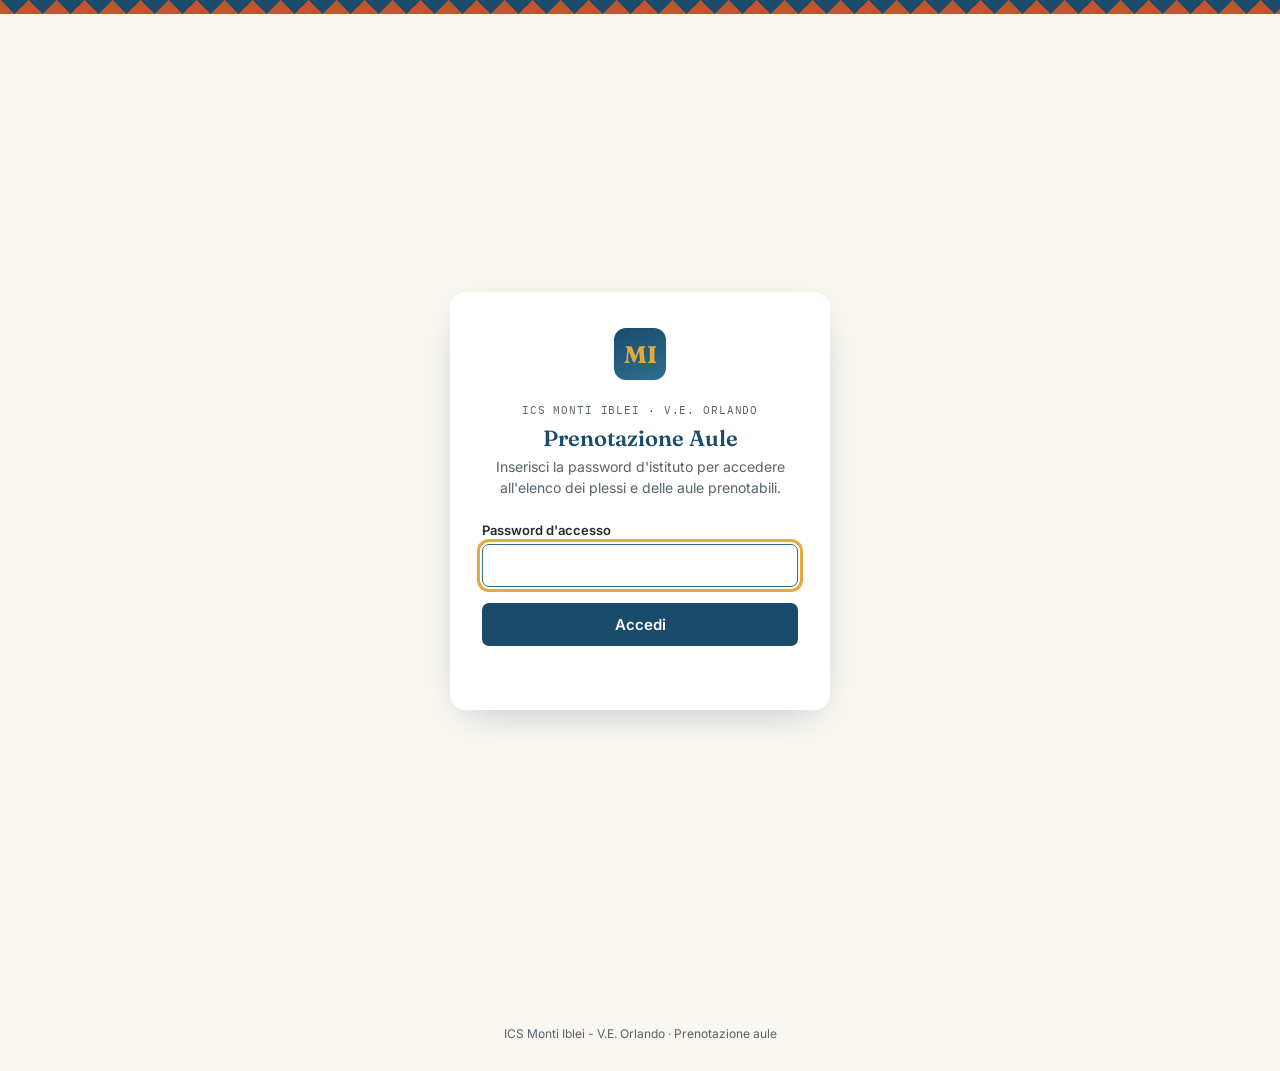
==== index.html @ 769234ef "Add files via upload" ====
<!DOCTYPE html>
<html lang="it">
<head>
<meta charset="UTF-8">
<meta name="viewport" content="width=device-width, initial-scale=1.0">
<title>Prenotazione Aule — ICS Monti Iblei - V.E. Orlando</title>
<link rel="preconnect" href="https://fonts.googleapis.com">
<link href="https://fonts.googleapis.com/css2?family=Fraunces:wght@500;600;700&family=Inter:wght@400;500;600;700&family=IBM+Plex+Mono:wght@400;500&display=swap" rel="stylesheet">
<link rel="stylesheet" href="style.css">
</head>
<body>

<div class="tile-band" aria-hidden="true"></div>

<header class="app-header hidden" id="app-header">
  <div class="brand">
    <div class="brand-mark">MI</div>
    <div class="brand-text">
      <span class="eyebrow">ICS Monti Iblei · V.E. Orlando</span>
      <h1>Prenotazione Aule</h1>
    </div>
  </div>
  <div class="header-actions">
    <button class="btn-logout" id="btn-logout" type="button">Esci</button>
  </div>
</header>

<main>

  <!-- ============================================================ -->
  <!-- VISTA: LOGIN                                                   -->
  <!-- ============================================================ -->
  <section class="view" id="view-login">
    <div class="login-card">
      <div class="brand-mark">MI</div>
      <span class="eyebrow">ICS Monti Iblei · V.E. Orlando</span>
      <h2>Prenotazione Aule</h2>
      <p class="sub">Inserisci la password d'istituto per accedere all'elenco dei plessi e delle aule prenotabili.</p>
      <form id="login-form" novalidate>
        <div class="field">
          <label for="login-password">Password d'accesso</label>
          <input type="password" id="login-password" name="password" autocomplete="current-password" required autofocus>
        </div>
        <button type="submit" class="btn-primary">Accedi</button>
        <div class="login-error" id="login-error" role="alert"></div>
      </form>
    </div>
  </section>

  <!-- ============================================================ -->
  <!-- VISTA: ELENCO PLESSI                                           -->
  <!-- ============================================================ -->
  <section class="view" id="view-plessi">
    <div class="view-heading">
      <h2>Seleziona un plesso</h2>
      <p>Scegli il plesso per vedere le aule prenotabili e la loro disponibilità.</p>
    </div>
    <div class="card-grid" id="plessi-grid"></div>
  </section>

  <!-- ============================================================ -->
  <!-- VISTA: ELENCO AULE                                             -->
  <!-- ============================================================ -->
  <section class="view" id="view-aule">
    <nav class="crumbs" aria-label="percorso">
      <button type="button" data-nav="plessi">Plessi</button>
      <span class="sep">/</span>
      <span class="current" id="aule-plesso-crumb"></span>
    </nav>
    <div class="view-heading">
      <h2 id="aule-plesso-nome"></h2>
      <p>Scegli l'aula da prenotare. Se disponibile, potrai vedere in anteprima il calendario con gli impegni già fissati.</p>
    </div>
    <div class="card-grid" id="aule-grid"></div>
  </section>

  <!-- ============================================================ -->
  <!-- VISTA: PRENOTAZIONE AULA                                       -->
  <!-- ============================================================ -->
  <section class="view" id="view-prenota">
    <nav class="crumbs" aria-label="percorso">
      <button type="button" data-nav="plessi">Plessi</button>
      <span class="sep">/</span>
      <button type="button" data-nav="aule" id="prenota-plesso-crumb"></button>
      <span class="sep">/</span>
      <span class="current" id="prenota-aula-crumb"></span>
    </nav>

    <div class="view-heading">
      <h2 id="prenota-aula-nome"></h2>
      <p>Verifica la disponibilità e invia la richiesta di prenotazione all'amministratore digitale.</p>
    </div>

    <div class="booking-layout">

      <!-- Anteprima calendario -->
      <div class="panel">
        <div class="panel-head">
          <h3>Disponibilità</h3>
          <span class="badge hidden" id="prenota-capienza-badge"></span>
        </div>
        <div class="calendar-frame-wrap" id="calendar-frame-wrap"></div>
        <div class="calendar-empty" id="calendar-empty">
          Per questa aula non è ancora stato collegato un calendario Google.
          Puoi comunque inviare la richiesta di prenotazione qui a fianco:
          l'amministratore digitale verificherà la disponibilità.
        </div>
      </div>

      <!-- Modulo di richiesta -->
      <div class="panel">
        <div class="panel-head">
          <h3>Richiedi la prenotazione</h3>
        </div>
        <div class="form-body">

          <div class="notice">
            <svg width="16" height="16" viewBox="0 0 24 24" fill="none" stroke="currentColor" stroke-width="2"><circle cx="12" cy="12" r="10"/><line x1="12" y1="8" x2="12" y2="12"/><line x1="12" y1="16" x2="12.01" y2="16"/></svg>
            <span id="prenota-notice-text"></span>
          </div>

          <form id="booking-form" novalidate>
            <div class="field">
              <label for="bk-nome">Nome e cognome *</label>
              <input type="text" id="bk-nome" required>
            </div>
            <div class="field">
              <label for="bk-classe">Classe / sezione</label>
              <input type="text" id="bk-classe" placeholder="es. 3ª B">
            </div>
            <div class="field">
              <label for="bk-data">Data *</label>
              <input type="date" id="bk-data" required>
            </div>
            <div class="form-row">
              <div class="field">
                <label for="bk-ora-inizio">Ora inizio *</label>
                <input type="time" id="bk-ora-inizio" required value="09:00">
              </div>
              <div class="field">
                <label for="bk-ora-fine">Ora fine *</label>
                <input type="time" id="bk-ora-fine" required value="10:00">
              </div>
            </div>
            <div class="field">
              <label for="bk-motivo">Motivo della prenotazione</label>
              <textarea id="bk-motivo" rows="2" placeholder="es. Attività di laboratorio"></textarea>
            </div>

            <div class="submit-row">
              <button type="submit" class="btn-cta">
                Apri richiesta su Google Calendar
              </button>
              <span class="cta-caption">Si aprirà una nuova scheda: dovrai premere "Salva" per inviare l'invito all'amministratore digitale.</span>
            </div>
            <div class="login-error" id="booking-error" role="alert"></div>
          </form>
        </div>
      </div>

    </div>
  </section>

</main>

<footer class="app-footer">
  ICS Monti Iblei - V.E. Orlando &middot; Prenotazione aule
</footer>

<script src="config.js"></script>
<script src="app.js"></script>
</body>
</html>
---- style.css ----
/* ============================================================
   ICS Monti Iblei - V.E. Orlando — Prenotazione Aule
   Sistema di design: ceramica siciliana (maiolica di Caltagirone)
   applicata a un'interfaccia amministrativa sobria.
   ============================================================ */

:root {
  /* Colore */
  --blue-deep:   #1B4B6B; /* blu maiolica, primario */
  --blue-mid:    #2D6E8E; /* blu secondario, hover */
  --sun-yellow:  #E8A93A; /* giallo maiolica, accento */
  --terracotta:  #C0562F; /* terracotta, accento CTA, uso limitato */
  --cream:       #FAF7F0; /* sfondo caldo */
  --cream-panel: #FFFFFF; /* pannelli/carte */
  --ink:         #1F2A30; /* testo primario */
  --ink-soft:    #55636A; /* testo secondario */
  --line:        #E1D9C6; /* divisori */
  --line-soft:   #EFE9DA;
  --danger:      #B3402A;
  --success:     #2F7A4F;

  /* Tipografia */
  --font-display: "Fraunces", Georgia, serif;
  --font-body: "Inter", -apple-system, BlinkMacSystemFont, "Segoe UI", sans-serif;
  --font-mono: "IBM Plex Mono", "SFMono-Regular", Menlo, monospace;

  /* Layout */
  --radius-lg: 16px;
  --radius-md: 10px;
  --radius-sm: 7px;
  --shadow-card: 0 1px 2px rgba(27,75,107,0.06), 0 8px 24px -12px rgba(27,75,107,0.18);
  --shadow-pop: 0 12px 40px -16px rgba(27,75,107,0.35);
  --maxw: 1080px;
}

@media (prefers-reduced-motion: reduce) {
  * { animation-duration: 0.001ms !important; animation-iteration-count: 1 !important; transition-duration: 0.001ms !important; }
}

* { box-sizing: border-box; }

html, body {
  margin: 0;
  padding: 0;
  background: var(--cream);
  color: var(--ink);
  font-family: var(--font-body);
  min-height: 100vh;
}

body {
  display: flex;
  flex-direction: column;
}

h1, h2, h3 {
  font-family: var(--font-display);
  font-weight: 600;
  color: var(--blue-deep);
  margin: 0;
}

a { color: var(--blue-mid); }

button {
  font-family: var(--font-body);
  cursor: pointer;
}

button:focus-visible,
a:focus-visible,
input:focus-visible,
select:focus-visible,
textarea:focus-visible {
  outline: 3px solid var(--sun-yellow);
  outline-offset: 2px;
}

/* ---------- Motivo maiolica (elemento firma) ---------- */

.tile-band {
  height: 14px;
  width: 100%;
  background-image:
    linear-gradient(135deg, var(--blue-deep) 25%, transparent 25%),
    linear-gradient(225deg, var(--blue-deep) 25%, transparent 25%),
    linear-gradient(45deg, var(--sun-yellow) 25%, transparent 25%),
    linear-gradient(315deg, var(--sun-yellow) 25%, transparent 25%);
  background-position: 14px 0, 14px 0, 0 0, 0 0;
  background-size: 28px 28px;
  background-repeat: repeat-x;
  background-color: var(--terracotta);
  flex-shrink: 0;
}

/* ---------- Header applicativo ---------- */

.app-header {
  display: flex;
  align-items: center;
  justify-content: space-between;
  gap: 16px;
  padding: 18px clamp(16px, 4vw, 40px);
  border-bottom: 1px solid var(--line);
  background: var(--cream-panel);
}

.app-header .brand {
  display: flex;
  align-items: center;
  gap: 12px;
}

.brand-mark {
  width: 38px;
  height: 38px;
  border-radius: 9px;
  background: linear-gradient(160deg, var(--blue-deep), var(--blue-mid));
  display: flex;
  align-items: center;
  justify-content: center;
  color: var(--sun-yellow);
  font-family: var(--font-display);
  font-weight: 700;
  font-size: 18px;
  flex-shrink: 0;
}

.brand-text .eyebrow {
  font-family: var(--font-mono);
  font-size: 11px;
  letter-spacing: 0.08em;
  text-transform: uppercase;
  color: var(--ink-soft);
  display: block;
}

.brand-text h1 {
  font-size: 19px;
  line-height: 1.2;
}

.header-actions {
  display: flex;
  align-items: center;
  gap: 10px;
}

.btn-logout {
  background: transparent;
  border: 1px solid var(--line);
  color: var(--ink-soft);
  padding: 8px 14px;
  border-radius: var(--radius-sm);
  font-size: 13px;
  transition: border-color .15s ease, color .15s ease;
}
.btn-logout:hover { border-color: var(--blue-mid); color: var(--blue-deep); }

/* ---------- Contenitore principale ---------- */

main {
  flex: 1;
  width: 100%;
  max-width: var(--maxw);
  margin: 0 auto;
  padding: clamp(20px, 4vw, 44px) clamp(16px, 4vw, 40px) 64px;
}

.view { display: none; }
.view.active { display: block; animation: rise .35s ease both; }

@keyframes rise {
  from { opacity: 0; transform: translateY(8px); }
  to   { opacity: 1; transform: translateY(0); }
}

/* ---------- Schermata di accesso ---------- */

#view-login {
  min-height: calc(100vh - 14px);
  display: flex;
  align-items: center;
  justify-content: center;
  padding: 24px;
}

.login-card {
  width: 100%;
  max-width: 380px;
  background: var(--cream-panel);
  border-radius: var(--radius-lg);
  box-shadow: var(--shadow-pop);
  padding: 36px 32px 32px;
  text-align: center;
}

.login-card .brand-mark {
  margin: 0 auto 18px;
  width: 52px;
  height: 52px;
  font-size: 24px;
  border-radius: 12px;
}

.login-card .eyebrow {
  font-family: var(--font-mono);
  font-size: 11px;
  letter-spacing: 0.08em;
  text-transform: uppercase;
  color: var(--ink-soft);
}

.login-card h2 {
  font-size: 22px;
  margin: 6px 0 4px;
}

.login-card p.sub {
  color: var(--ink-soft);
  font-size: 14px;
  margin: 0 0 24px;
  line-height: 1.5;
}

.field {
  text-align: left;
  margin-bottom: 16px;
}

.field label {
  display: block;
  font-size: 13px;
  font-weight: 600;
  color: var(--ink);
  margin-bottom: 6px;
}

.field input[type="password"],
.field input[type="text"],
.field input[type="date"],
.field input[type="time"],
.field select,
.field textarea {
  width: 100%;
  padding: 11px 13px;
  border-radius: var(--radius-sm);
  border: 1.5px solid var(--line);
  background: var(--cream);
  font-family: var(--font-body);
  font-size: 15px;
  color: var(--ink);
  transition: border-color .15s ease, background .15s ease;
}

.field input:focus,
.field select:focus,
.field textarea:focus {
  border-color: var(--blue-mid);
  background: var(--cream-panel);
}

.btn-primary {
  width: 100%;
  padding: 12px 16px;
  border: none;
  border-radius: var(--radius-sm);
  background: var(--blue-deep);
  color: #fff;
  font-weight: 600;
  font-size: 15px;
  transition: background .15s ease, transform .1s ease;
}
.btn-primary:hover { background: var(--blue-mid); }
.btn-primary:active { transform: scale(0.99); }

.login-error {
  margin-top: 14px;
  font-size: 13px;
  color: var(--danger);
  min-height: 18px;
}

/* ---------- Breadcrumb / navigazione ---------- */

.crumbs {
  display: flex;
  align-items: center;
  flex-wrap: wrap;
  gap: 6px;
  font-size: 13px;
  color: var(--ink-soft);
  margin-bottom: 22px;
  font-family: var(--font-mono);
}

.crumbs button {
  background: none;
  border: none;
  color: var(--blue-mid);
  font-family: var(--font-mono);
  font-size: 13px;
  padding: 2px 4px;
}
.crumbs button:hover { text-decoration: underline; }
.crumbs .sep { color: var(--line); }
.crumbs .current { color: var(--ink); }

.view-heading {
  margin-bottom: 26px;
}

.view-heading h2 {
  font-size: clamp(24px, 3vw, 30px);
  margin-bottom: 6px;
}

.view-heading p {
  color: var(--ink-soft);
  font-size: 14.5px;
  margin: 0;
  max-width: 60ch;
}

/* ---------- Griglie di carte ---------- */

.card-grid {
  display: grid;
  grid-template-columns: repeat(auto-fill, minmax(240px, 1fr));
  gap: 16px;
}

.card {
  position: relative;
  background: var(--cream-panel);
  border: 1px solid var(--line-soft);
  border-radius: var(--radius-lg);
  padding: 22px;
  text-align: left;
  box-shadow: var(--shadow-card);
  cursor: pointer;
  transition: transform .15s ease, box-shadow .15s ease, border-color .15s ease;
  overflow: hidden;
}

.card::before {
  content: "";
  position: absolute;
  top: 0; left: 0;
  width: 100%;
  height: 5px;
  background: linear-gradient(90deg, var(--blue-deep), var(--sun-yellow) 50%, var(--terracotta));
  opacity: 0;
  transition: opacity .15s ease;
}

.card:hover {
  transform: translateY(-3px);
  box-shadow: var(--shadow-pop);
  border-color: transparent;
}
.card:hover::before { opacity: 1; }

.card h3 {
  font-size: 18px;
  margin-bottom: 6px;
}

.card p {
  font-size: 13.5px;
  color: var(--ink-soft);
  margin: 0 0 12px;
  line-height: 1.5;
}

.card .meta {
  display: flex;
  gap: 8px;
  flex-wrap: wrap;
}

.badge {
  display: inline-flex;
  align-items: center;
  gap: 5px;
  font-family: var(--font-mono);
  font-size: 11.5px;
  letter-spacing: 0.02em;
  padding: 4px 9px;
  border-radius: 100px;
  background: var(--cream);
  border: 1px solid var(--line);
  color: var(--ink-soft);
}

.card .go {
  margin-top: 14px;
  font-size: 13px;
  font-weight: 600;
  color: var(--blue-deep);
  display: flex;
  align-items: center;
  gap: 4px;
}
.card:hover .go { color: var(--terracotta); }

/* ---------- Vista aula / prenotazione ---------- */

.booking-layout {
  display: grid;
  grid-template-columns: 1.1fr 1fr;
  gap: 22px;
  align-items: start;
}

@media (max-width: 800px) {
  .booking-layout { grid-template-columns: 1fr; }
}

.panel {
  background: var(--cream-panel);
  border: 1px solid var(--line-soft);
  border-radius: var(--radius-lg);
  box-shadow: var(--shadow-card);
  overflow: hidden;
}

.panel-head {
  padding: 16px 20px;
  border-bottom: 1px solid var(--line-soft);
  display: flex;
  align-items: center;
  justify-content: space-between;
}

.panel-head h3 {
  font-size: 15.5px;
  font-family: var(--font-body);
  font-weight: 700;
  color: var(--ink);
}

.panel-head .badge { font-size: 11px; }

.calendar-frame-wrap {
  position: relative;
  width: 100%;
  aspect-ratio: 4 / 5;
  background: var(--cream);
}

.calendar-frame-wrap iframe {
  position: absolute;
  inset: 0;
  width: 100%;
  height: 100%;
  border: none;
}

.calendar-empty {
  padding: 26px 20px;
  font-size: 13.5px;
  color: var(--ink-soft);
  line-height: 1.6;
}

.form-body { padding: 20px 22px 22px; }

.form-row {
  display: grid;
  grid-template-columns: 1fr 1fr;
  gap: 12px;
}

.helper {
  font-size: 12px;
  color: var(--ink-soft);
  margin-top: 5px;
}

.notice {
  display: flex;
  gap: 10px;
  align-items: flex-start;
  background: #FBF3E4;
  border: 1px solid #EBD9AE;
  border-radius: var(--radius-sm);
  padding: 12px 14px;
  font-size: 12.8px;
  color: #6B4E1D;
  line-height: 1.55;
  margin-bottom: 18px;
}

.notice svg { flex-shrink: 0; margin-top: 1px; }

.submit-row {
  margin-top: 20px;
  display: flex;
  flex-direction: column;
  gap: 8px;
}

.btn-cta {
  width: 100%;
  padding: 13px 16px;
  border: none;
  border-radius: var(--radius-sm);
  background: var(--terracotta);
  color: #fff;
  font-weight: 700;
  font-size: 15px;
  display: flex;
  align-items: center;
  justify-content: center;
  gap: 8px;
  transition: background .15s ease, transform .1s ease;
}
.btn-cta:hover { background: #A5461F; }
.btn-cta:active { transform: scale(0.99); }
.btn-cta:disabled { opacity: 0.5; cursor: not-allowed; }

.cta-caption {
  text-align: center;
  font-size: 11.5px;
  color: var(--ink-soft);
}

/* ---------- Footer ---------- */

.app-footer {
  text-align: center;
  font-size: 12px;
  color: var(--ink-soft);
  padding: 18px 20px 30px;
}

.app-footer a { color: var(--ink-soft); }

/* ---------- Utility ---------- */

.hidden { display: none !important; }

.empty-state {
  text-align: center;
  padding: 60px 20px;
  color: var(--ink-soft);
}
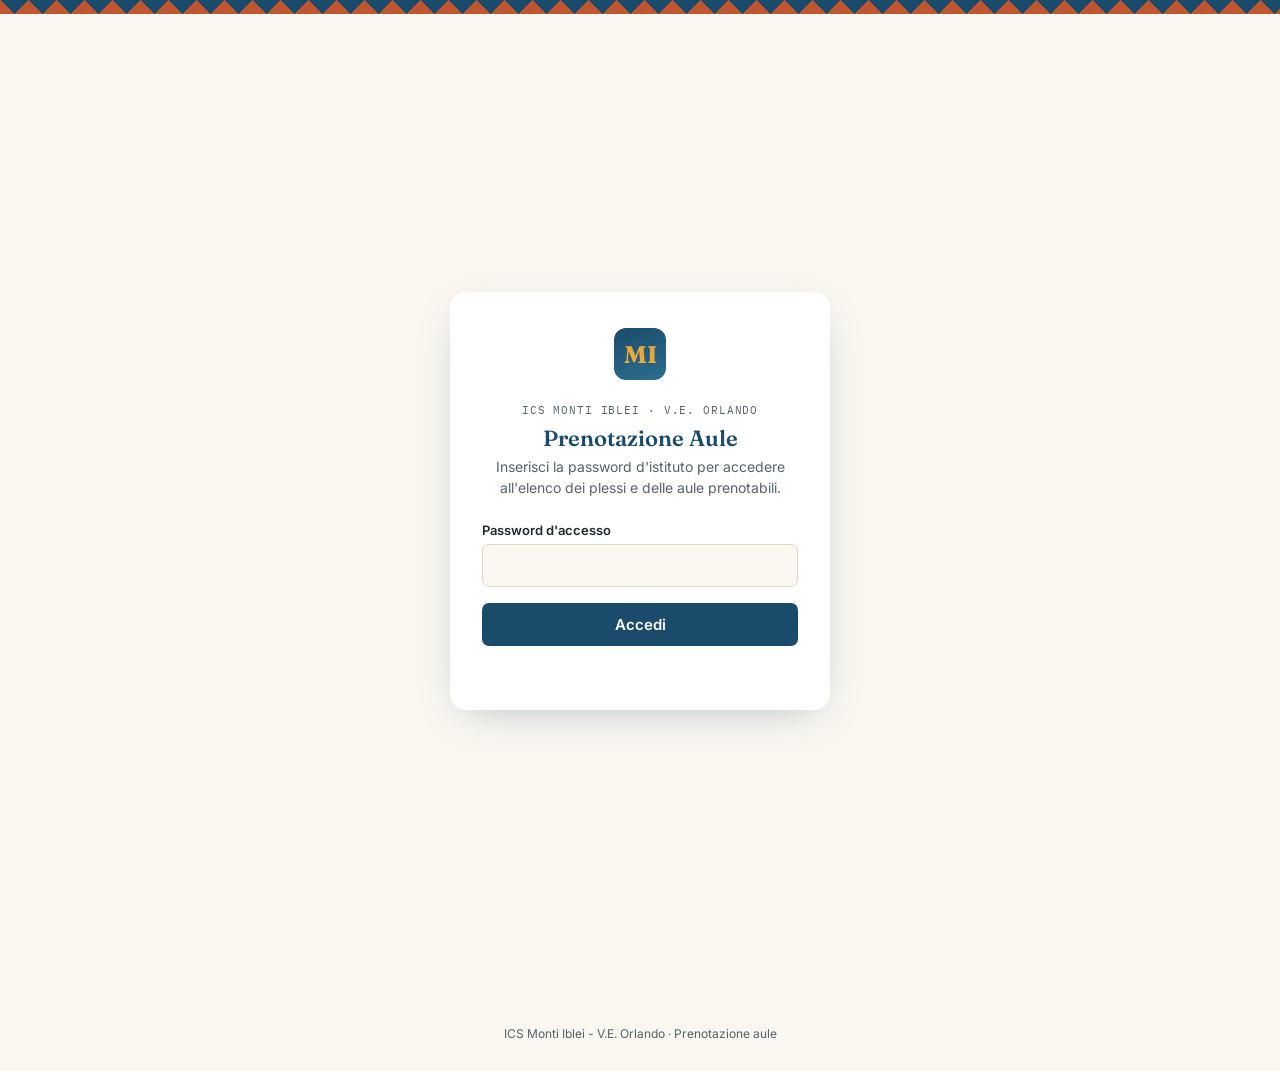
==== commit a33ae8f6: "Add files via upload" ====
--- a/index.html
+++ b/index.html
@@ -62,6 +62,7 @@
   <!-- VISTA: ELENCO AULE                                             -->
   <!-- ============================================================ -->
   <section class="view" id="view-aule">
+    <button type="button" class="btn-back" data-nav="plessi">&larr; Torna ai plessi</button>
     <nav class="crumbs" aria-label="percorso">
       <button type="button" data-nav="plessi">Plessi</button>
       <span class="sep">/</span>
@@ -78,6 +79,7 @@
   <!-- VISTA: PRENOTAZIONE AULA                                       -->
   <!-- ============================================================ -->
   <section class="view" id="view-prenota">
+    <button type="button" class="btn-back" data-nav="aule">&larr; Torna alle aule</button>
     <nav class="crumbs" aria-label="percorso">
       <button type="button" data-nav="plessi">Plessi</button>
       <span class="sep">/</span>
@@ -91,7 +93,25 @@
       <p>Verifica la disponibilità e invia la richiesta di prenotazione all'amministratore digitale.</p>
     </div>
 
-    <div class="booking-layout">
+    <!-- Modalità A: link diretto a pagina di pianificazione Google Calendar -->
+    <div class="panel" id="prenota-direct-mode">
+      <div class="panel-head">
+        <h3>Prenota questa aula</h3>
+        <span class="badge hidden" id="prenota-capienza-badge-direct"></span>
+      </div>
+      <div class="form-body" style="text-align:center;">
+        <div class="notice" style="text-align:left;">
+          <svg width="16" height="16" viewBox="0 0 24 24" fill="none" stroke="currentColor" stroke-width="2"><circle cx="12" cy="12" r="10"/><line x1="12" y1="8" x2="12" y2="12"/><line x1="12" y1="16" x2="12.01" y2="16"/></svg>
+          <span>Si aprirà la pagina di Google Calendar dell'aula: lì potrai vedere gli orari liberi e prenotare direttamente, senza bisogno di ulteriori richieste.</span>
+        </div>
+        <a class="btn-cta" id="prenota-direct-link" href="#" target="_blank" rel="noopener" style="text-decoration:none; display:inline-flex;">
+          Apri il calendario e prenota
+        </a>
+      </div>
+    </div>
+
+    <!-- Modalità B/C: anteprima calendario incorporata + modulo di richiesta -->
+    <div class="booking-layout" id="prenota-form-mode">
 
       <!-- Anteprima calendario -->
       <div class="panel">
--- a/style.css
+++ b/style.css
@@ -179,10 +179,13 @@
 
 #view-login {
   min-height: calc(100vh - 14px);
-  display: flex;
   align-items: center;
   justify-content: center;
   padding: 24px;
+}
+
+#view-login.active {
+  display: flex;
 }
 
 .login-card {
@@ -293,6 +296,24 @@
   margin-bottom: 22px;
   font-family: var(--font-mono);
 }
+
+.btn-back {
+  display: inline-flex;
+  align-items: center;
+  gap: 6px;
+  background: var(--cream-panel);
+  border: 1.5px solid var(--line);
+  color: var(--blue-deep);
+  font-family: var(--font-body);
+  font-weight: 600;
+  font-size: 13.5px;
+  padding: 8px 14px 8px 12px;
+  border-radius: 100px;
+  margin-bottom: 16px;
+  transition: border-color .15s ease, background .15s ease, transform .1s ease;
+}
+.btn-back:hover { border-color: var(--blue-mid); background: var(--cream); }
+.btn-back:active { transform: scale(0.98); }
 
 .crumbs button {
   background: none;
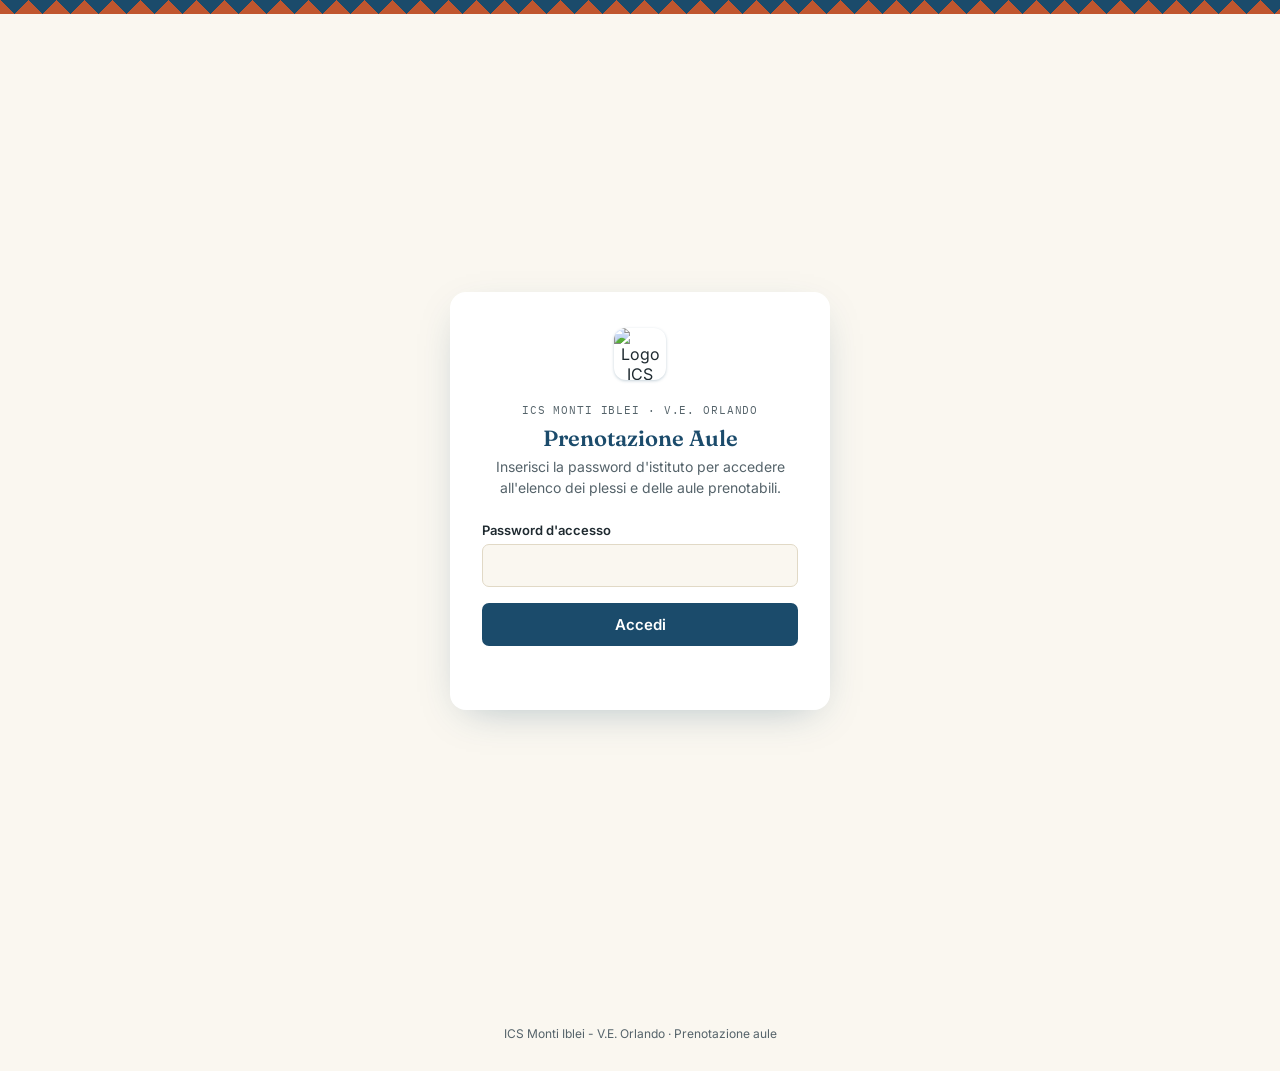
==== commit d07875ae: "Add files via upload" ====
--- a/index.html
+++ b/index.html
@@ -4,6 +4,12 @@
 <meta charset="UTF-8">
 <meta name="viewport" content="width=device-width, initial-scale=1.0">
 <title>Prenotazione Aule — ICS Monti Iblei - V.E. Orlando</title>
+<link rel="icon" href="icons/favicon.ico" sizes="any">
+<link rel="icon" type="image/png" sizes="32x32" href="icons/icon-32.png">
+<link rel="icon" type="image/png" sizes="192x192" href="icons/icon-192.png">
+<link rel="apple-touch-icon" href="icons/icon-180.png">
+<link rel="manifest" href="manifest.json">
+<meta name="theme-color" content="#1B4B6B">
 <link rel="preconnect" href="https://fonts.googleapis.com">
 <link href="https://fonts.googleapis.com/css2?family=Fraunces:wght@500;600;700&family=Inter:wght@400;500;600;700&family=IBM+Plex+Mono:wght@400;500&display=swap" rel="stylesheet">
 <link rel="stylesheet" href="style.css">
@@ -14,7 +20,7 @@
 
 <header class="app-header hidden" id="app-header">
   <div class="brand">
-    <div class="brand-mark">MI</div>
+    <div class="brand-mark"><img src="icons/icon-192.png" alt="Logo ICS Monti Iblei - V.E. Orlando"></div>
     <div class="brand-text">
       <span class="eyebrow">ICS Monti Iblei · V.E. Orlando</span>
       <h1>Prenotazione Aule</h1>
@@ -32,7 +38,7 @@
   <!-- ============================================================ -->
   <section class="view" id="view-login">
     <div class="login-card">
-      <div class="brand-mark">MI</div>
+      <div class="brand-mark"><img src="icons/icon-192.png" alt="Logo ICS Monti Iblei - V.E. Orlando"></div>
       <span class="eyebrow">ICS Monti Iblei · V.E. Orlando</span>
       <h2>Prenotazione Aule</h2>
       <p class="sub">Inserisci la password d'istituto per accedere all'elenco dei plessi e delle aule prenotabili.</p>
--- a/style.css
+++ b/style.css
@@ -115,15 +115,19 @@
   width: 38px;
   height: 38px;
   border-radius: 9px;
-  background: linear-gradient(160deg, var(--blue-deep), var(--blue-mid));
   display: flex;
   align-items: center;
   justify-content: center;
-  color: var(--sun-yellow);
-  font-family: var(--font-display);
-  font-weight: 700;
-  font-size: 18px;
   flex-shrink: 0;
+  overflow: hidden;
+  box-shadow: 0 1px 3px rgba(27,75,107,0.25);
+}
+
+.brand-mark img {
+  width: 100%;
+  height: 100%;
+  object-fit: cover;
+  display: block;
 }
 
 .brand-text .eyebrow {
@@ -202,7 +206,6 @@
   margin: 0 auto 18px;
   width: 52px;
   height: 52px;
-  font-size: 24px;
   border-radius: 12px;
 }
 
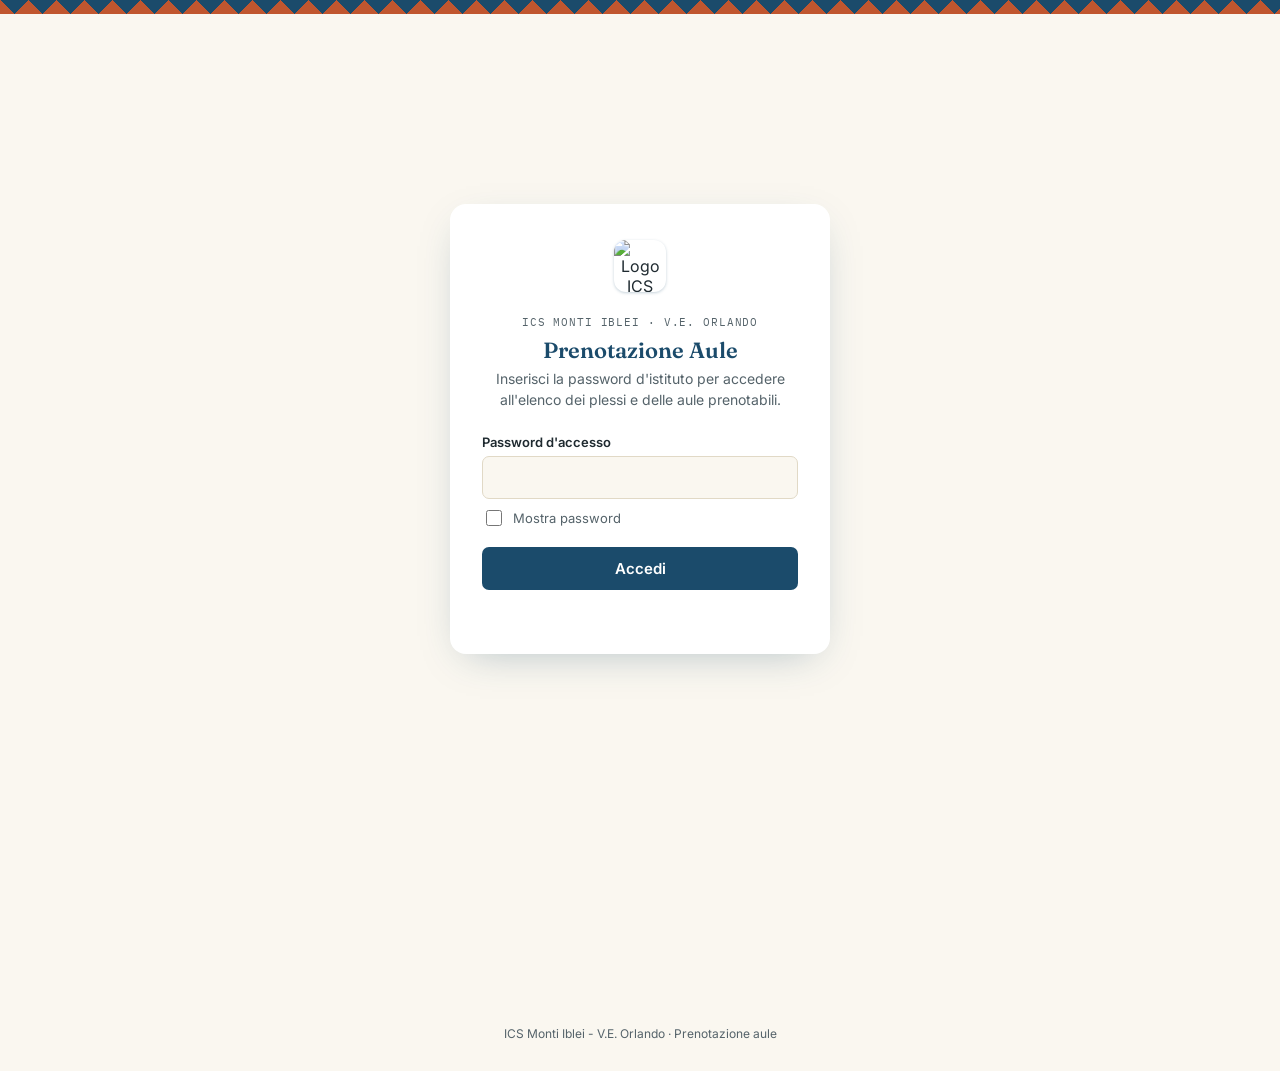
==== commit 054258a1: "Mostra Password Aggiunto tasto mostra password" ====
--- a/index.html
+++ b/index.html
@@ -4,10 +4,10 @@
 <meta charset="UTF-8">
 <meta name="viewport" content="width=device-width, initial-scale=1.0">
 <title>Prenotazione Aule — ICS Monti Iblei - V.E. Orlando</title>
-<link rel="icon" href="icons/favicon.ico" sizes="any">
-<link rel="icon" type="image/png" sizes="32x32" href="icons/icon-32.png">
-<link rel="icon" type="image/png" sizes="192x192" href="icons/icon-192.png">
-<link rel="apple-touch-icon" href="icons/icon-180.png">
+<link rel="icon" href="favicon.ico" sizes="any">
+<link rel="icon" type="image/png" sizes="32x32" href="icon-32.png">
+<link rel="icon" type="image/png" sizes="192x192" href="icon-192.png">
+<link rel="apple-touch-icon" href="icon-180.png">
 <link rel="manifest" href="manifest.json">
 <meta name="theme-color" content="#1B4B6B">
 <link rel="preconnect" href="https://fonts.googleapis.com">
@@ -20,7 +20,7 @@
 
 <header class="app-header hidden" id="app-header">
   <div class="brand">
-    <div class="brand-mark"><img src="icons/icon-192.png" alt="Logo ICS Monti Iblei - V.E. Orlando"></div>
+    <div class="brand-mark"><img src="icon-192.png" alt="Logo ICS Monti Iblei - V.E. Orlando"></div>
     <div class="brand-text">
       <span class="eyebrow">ICS Monti Iblei · V.E. Orlando</span>
       <h1>Prenotazione Aule</h1>
@@ -38,7 +38,7 @@
   <!-- ============================================================ -->
   <section class="view" id="view-login">
     <div class="login-card">
-      <div class="brand-mark"><img src="icons/icon-192.png" alt="Logo ICS Monti Iblei - V.E. Orlando"></div>
+      <div class="brand-mark"><img src="icon-192.png" alt="Logo ICS Monti Iblei - V.E. Orlando"></div>
       <span class="eyebrow">ICS Monti Iblei · V.E. Orlando</span>
       <h2>Prenotazione Aule</h2>
       <p class="sub">Inserisci la password d'istituto per accedere all'elenco dei plessi e delle aule prenotabili.</p>
@@ -46,6 +46,10 @@
         <div class="field">
           <label for="login-password">Password d'accesso</label>
           <input type="password" id="login-password" name="password" autocomplete="current-password" required autofocus>
+        </div>
+        <div class="show-password-row">
+          <input type="checkbox" id="login-show-password">
+          <label for="login-show-password">Mostra password</label>
         </div>
         <button type="submit" class="btn-primary">Accedi</button>
         <div class="login-error" id="login-error" role="alert"></div>
--- a/style.css
+++ b/style.css
@@ -200,6 +200,13 @@
   box-shadow: var(--shadow-pop);
   padding: 36px 32px 32px;
   text-align: center;
+  transform: translateY(-8vh);
+}
+
+@media (max-height: 640px) {
+  .login-card {
+    transform: translateY(-2vh);
+  }
 }
 
 .login-card .brand-mark {
@@ -232,6 +239,29 @@
 .field {
   text-align: left;
   margin-bottom: 16px;
+}
+
+.show-password-row {
+  display: flex;
+  align-items: center;
+  gap: 8px;
+  text-align: left;
+  margin: -8px 0 18px;
+}
+
+.show-password-row input[type="checkbox"] {
+  width: 16px;
+  height: 16px;
+  accent-color: var(--blue-deep);
+  cursor: pointer;
+  flex-shrink: 0;
+}
+
+.show-password-row label {
+  font-size: 13px;
+  color: var(--ink-soft);
+  cursor: pointer;
+  user-select: none;
 }
 
 .field label {
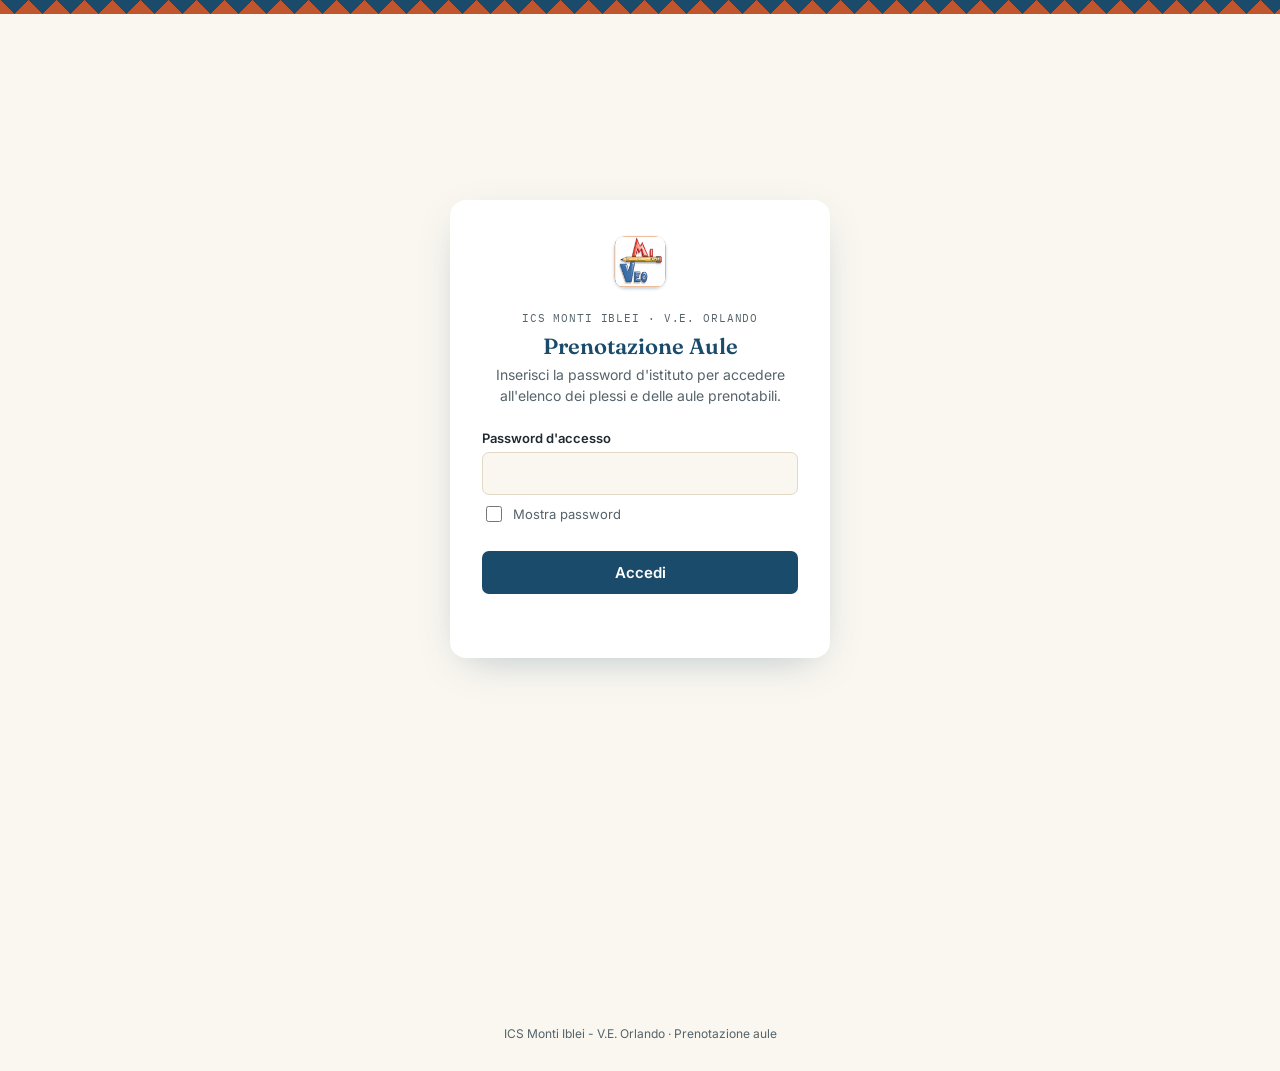
==== commit 149e5da0: "Add files via upload" ====
--- a/index.html
+++ b/index.html
@@ -4,10 +4,10 @@
 <meta charset="UTF-8">
 <meta name="viewport" content="width=device-width, initial-scale=1.0">
 <title>Prenotazione Aule — ICS Monti Iblei - V.E. Orlando</title>
-<link rel="icon" href="favicon.ico" sizes="any">
-<link rel="icon" type="image/png" sizes="32x32" href="icon-32.png">
-<link rel="icon" type="image/png" sizes="192x192" href="icon-192.png">
-<link rel="apple-touch-icon" href="icon-180.png">
+<link rel="icon" href="icons/favicon.ico" sizes="any">
+<link rel="icon" type="image/png" sizes="32x32" href="icons/icon-32.png">
+<link rel="icon" type="image/png" sizes="192x192" href="icons/icon-192.png">
+<link rel="apple-touch-icon" href="icons/icon-180.png">
 <link rel="manifest" href="manifest.json">
 <meta name="theme-color" content="#1B4B6B">
 <link rel="preconnect" href="https://fonts.googleapis.com">
@@ -20,7 +20,7 @@
 
 <header class="app-header hidden" id="app-header">
   <div class="brand">
-    <div class="brand-mark"><img src="icon-192.png" alt="Logo ICS Monti Iblei - V.E. Orlando"></div>
+    <div class="brand-mark"><img src="icons/icon-192.png" alt="Logo ICS Monti Iblei - V.E. Orlando"></div>
     <div class="brand-text">
       <span class="eyebrow">ICS Monti Iblei · V.E. Orlando</span>
       <h1>Prenotazione Aule</h1>
@@ -38,7 +38,7 @@
   <!-- ============================================================ -->
   <section class="view" id="view-login">
     <div class="login-card">
-      <div class="brand-mark"><img src="icon-192.png" alt="Logo ICS Monti Iblei - V.E. Orlando"></div>
+      <div class="brand-mark"><img src="icons/icon-192.png" alt="Logo ICS Monti Iblei - V.E. Orlando"></div>
       <span class="eyebrow">ICS Monti Iblei · V.E. Orlando</span>
       <h2>Prenotazione Aule</h2>
       <p class="sub">Inserisci la password d'istituto per accedere all'elenco dei plessi e delle aule prenotabili.</p>
--- a/style.css
+++ b/style.css
@@ -305,6 +305,7 @@
   color: #fff;
   font-weight: 600;
   font-size: 15px;
+  margin-top: 8px;
   transition: background .15s ease, transform .1s ease;
 }
 .btn-primary:hover { background: var(--blue-mid); }
